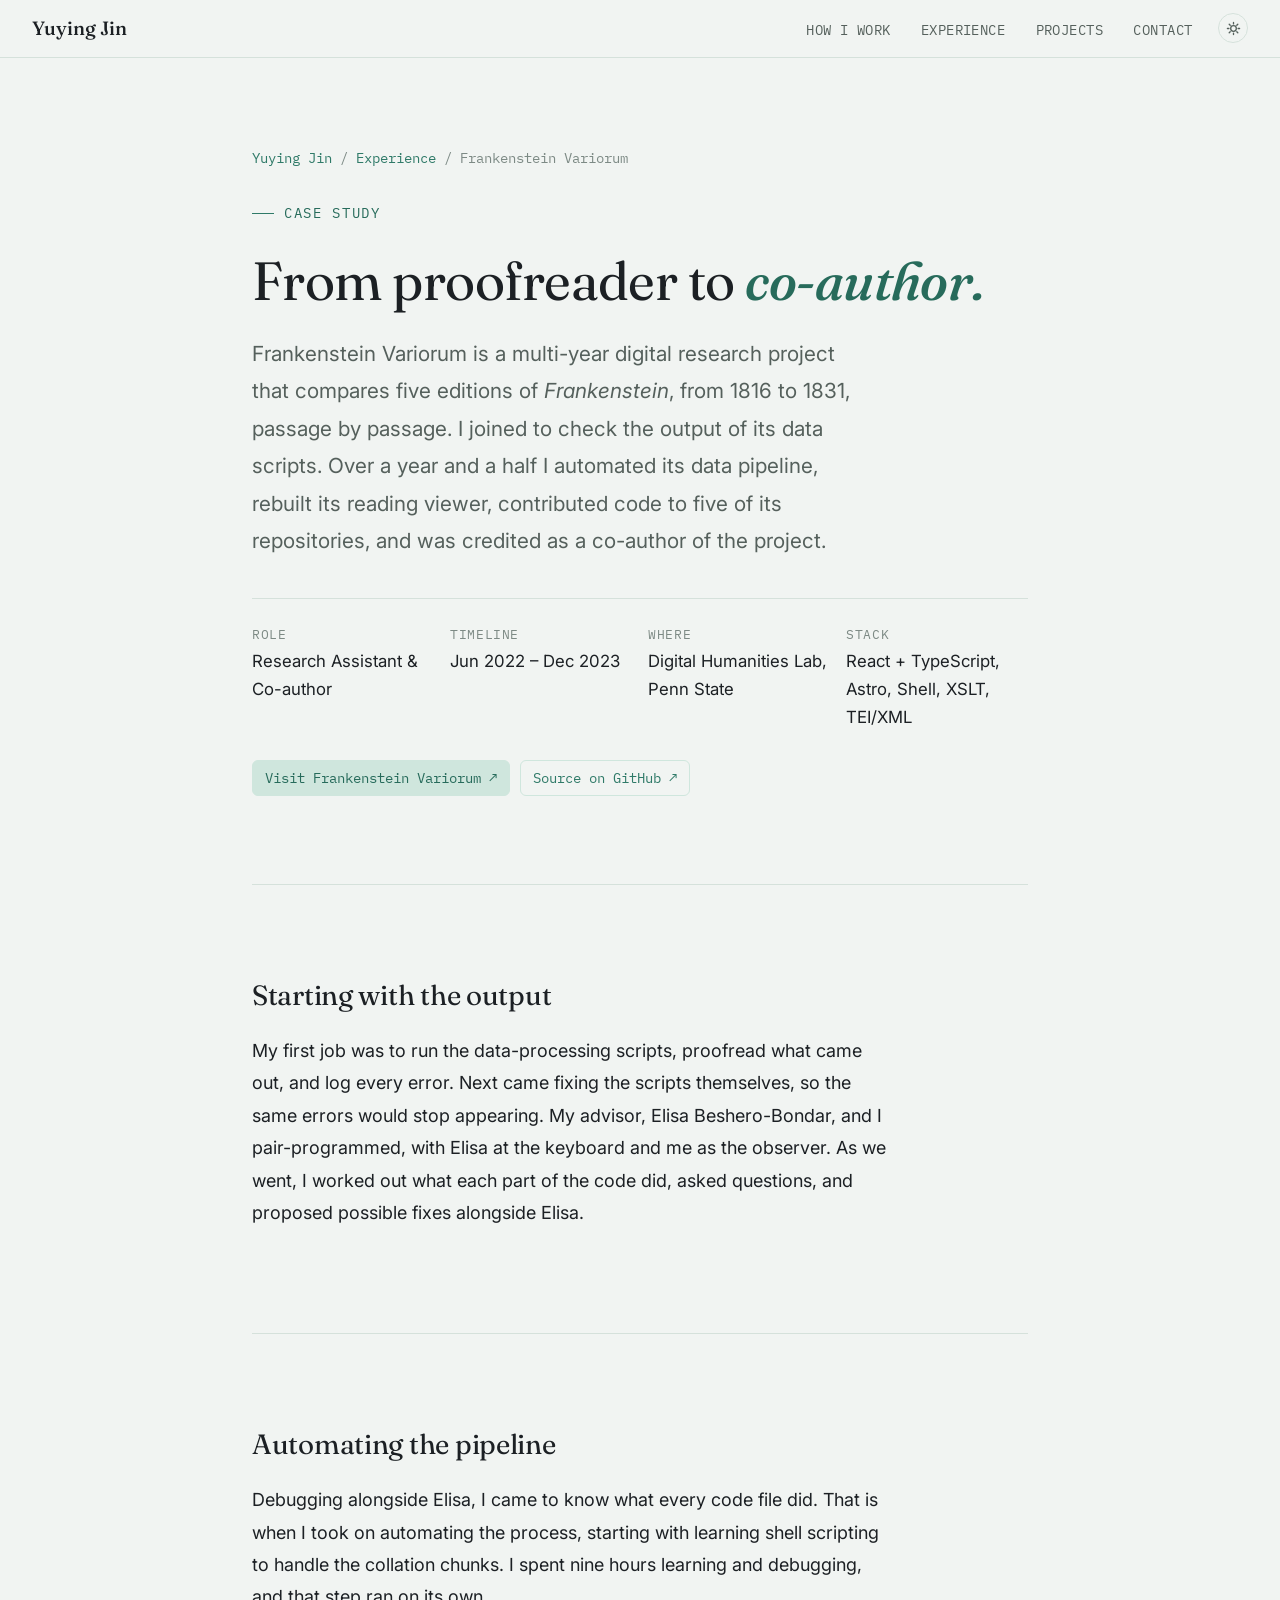
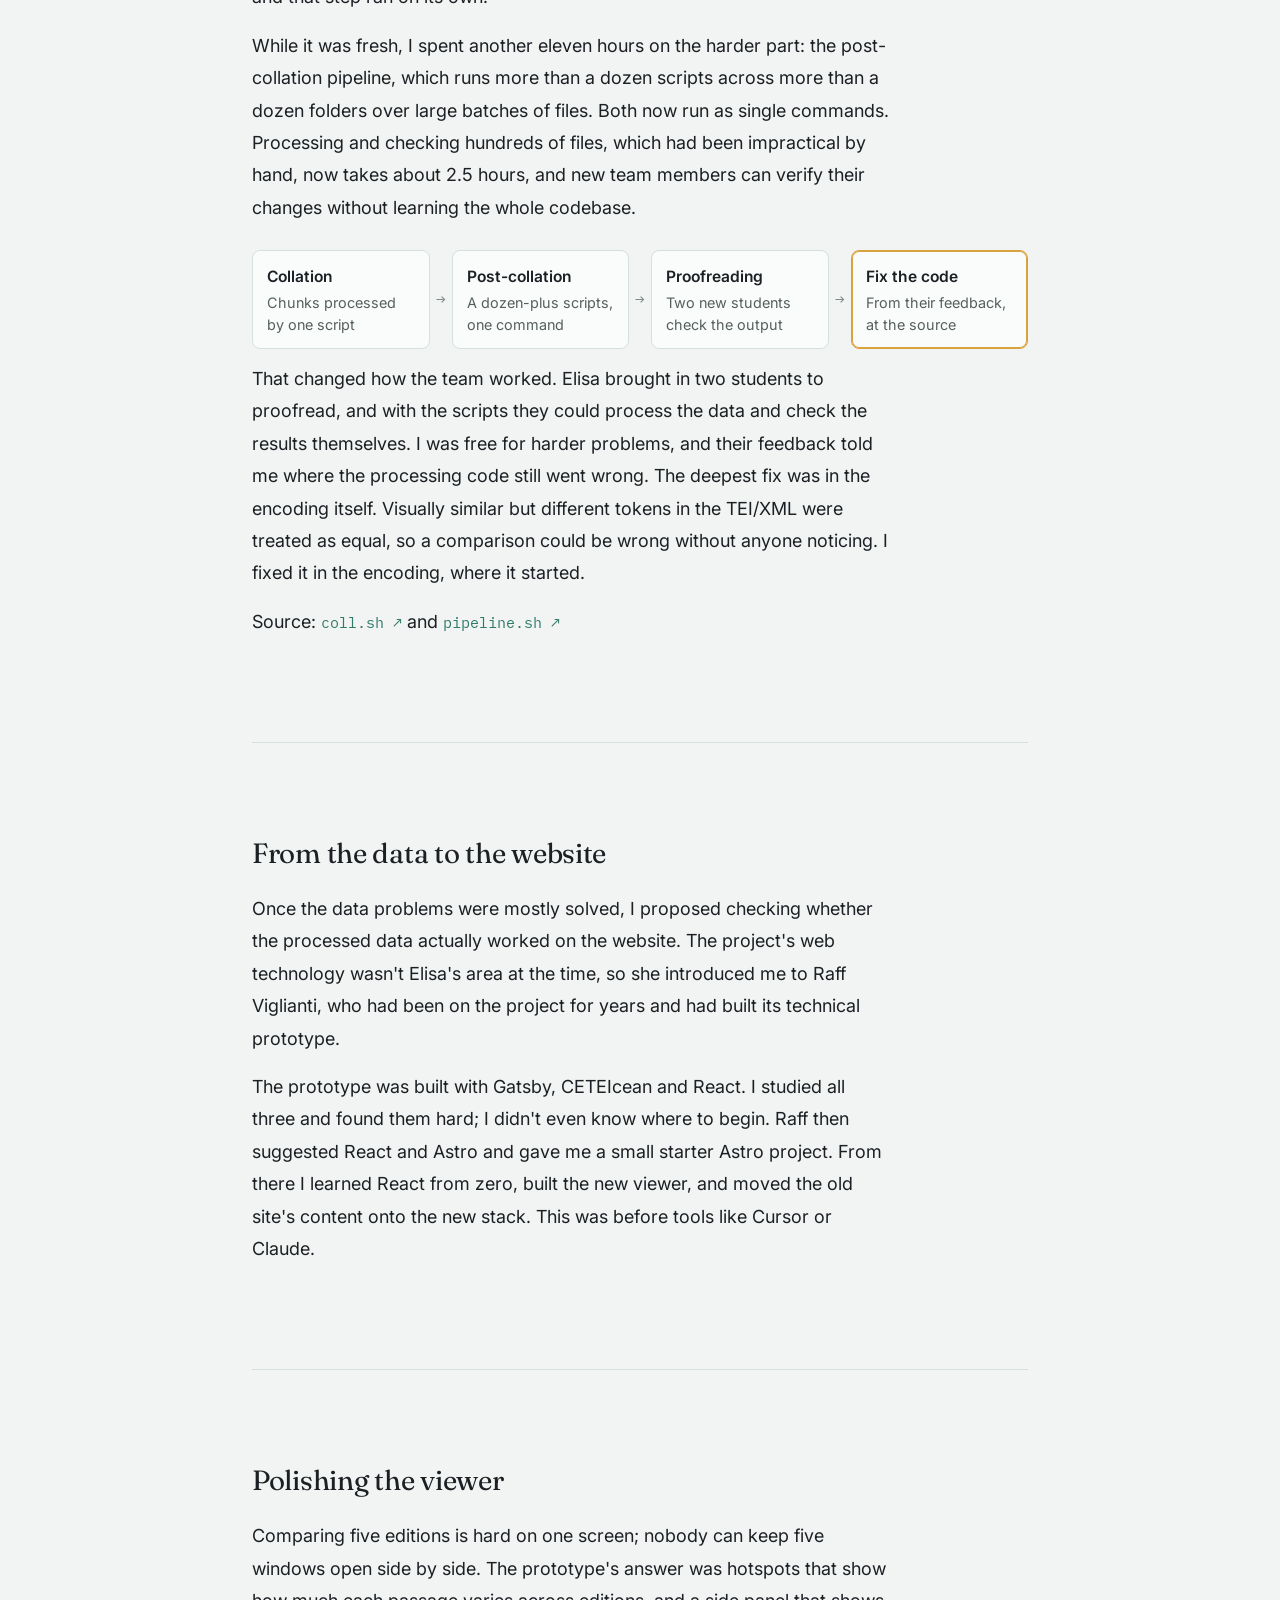
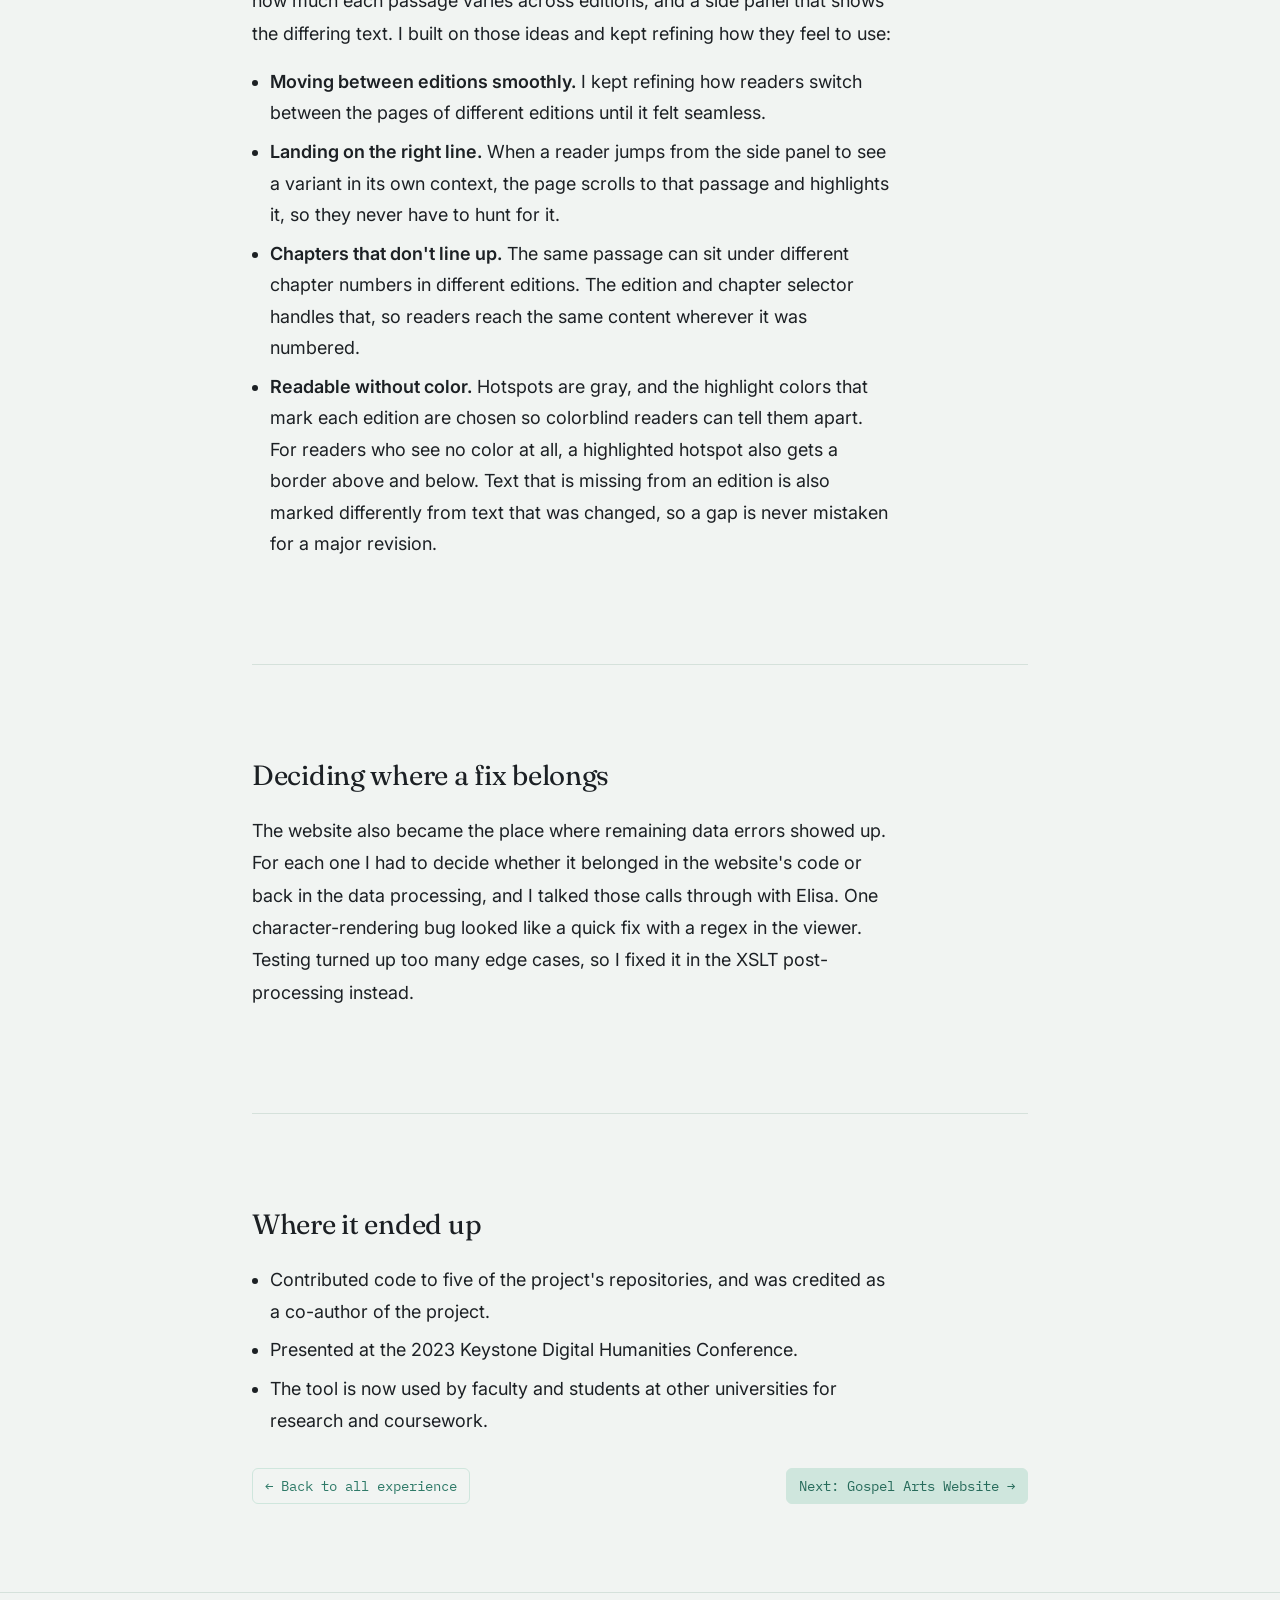
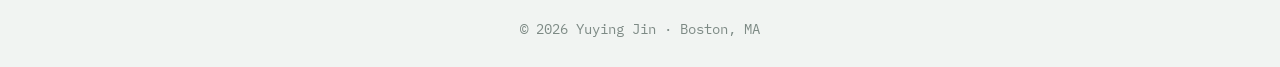
==== work/frankenstein-variorum/index.html @ 9c9b8474 "Redesign portfolio around requirements, system and workflow design - Rewrite the homepage: new posit" ====
<!DOCTYPE html>
<html lang="en">
<head>
<meta charset="UTF-8">
<meta name="viewport" content="width=device-width, initial-scale=1.0">
<title>Frankenstein Variorum Case Study · Yuying Jin</title>
<meta name="description" content="How Yuying Jin grew from proofreading text to automating the data pipeline and rebuilding the viewer of Frankenstein Variorum, a five-edition comparison tool used at other universities.">
<link rel="canonical" href="https://yuying-jin.github.io/portfolio/work/frankenstein-variorum/">
<meta name="author" content="Yuying Jin">
<meta name="theme-color" content="#f1f4f2" media="(prefers-color-scheme: light)">
<meta name="theme-color" content="#12161c" media="(prefers-color-scheme: dark)">
<link rel="icon" href="../../assets/favicon.svg" type="image/svg+xml">

<meta property="og:type" content="article">
<meta property="og:title" content="Frankenstein Variorum · Case Study">
<meta property="og:description" content="From proofreading the encoded text to automating the pipeline, rebuilding the viewer, and co-authoring the project.">
<meta property="og:url" content="https://yuying-jin.github.io/portfolio/work/frankenstein-variorum/">
<meta property="og:site_name" content="Yuying Jin">
<meta name="twitter:card" content="summary">

<script type="application/ld+json">
[
  {
    "@context": "https://schema.org",
    "@type": "Article",
    "headline": "Frankenstein Variorum: from proofreader to co-author",
    "description": "Case study: automating a TEI/XML collation pipeline and rebuilding the reading viewer of a five-edition comparison of Frankenstein.",
    "url": "https://yuying-jin.github.io/portfolio/work/frankenstein-variorum/",
    "inLanguage": "en",
    "dateModified": "2026-10-29",
    "author": { "@type": "Person", "@id": "https://yuying-jin.github.io/portfolio/#me", "name": "Yuying Jin", "url": "https://yuying-jin.github.io/portfolio/" },
    "about": ["Digital humanities", "Data pipelines", "Shell automation", "TEI/XML", "XSLT", "React", "Astro"]
  },
  {
    "@context": "https://schema.org",
    "@type": "BreadcrumbList",
    "itemListElement": [
      { "@type": "ListItem", "position": 1, "name": "Yuying Jin", "item": "https://yuying-jin.github.io/portfolio/" },
      { "@type": "ListItem", "position": 2, "name": "Frankenstein Variorum", "item": "https://yuying-jin.github.io/portfolio/work/frankenstein-variorum/" }
    ]
  }
]
</script>

<script>
  try { const t = localStorage.getItem('theme'); if (t) document.documentElement.dataset.theme = t; } catch (e) {}
</script>
<link rel="preconnect" href="https://fonts.googleapis.com">
<link rel="preconnect" href="https://fonts.gstatic.com" crossorigin>
<link href="https://fonts.googleapis.com/css2?family=Fraunces:ital,opsz,wght@0,9..144,400;0,9..144,500;1,9..144,500&family=Inter:wght@400;500;600&family=IBM+Plex+Mono:wght@400;500&display=swap" rel="stylesheet">
<link rel="stylesheet" href="../../assets/site.css">
</head>
<body>

<a id="back-to-top" href="#top" aria-label="Back to top">
  <svg width="15" height="15" viewBox="0 0 16 16" fill="none" aria-hidden="true"><path d="M8 12V4M4 7l4-4 4 4" stroke="currentColor" stroke-width="1.5" stroke-linecap="round" stroke-linejoin="round"/></svg>
</a>

<nav aria-label="Main">
  <a href="../../" class="nav-logo">Yuying Jin</a>
  <div class="nav-right">
    <ul class="nav-links">
      <li><a href="../../#how">How I work</a></li>
      <li><a href="../../#experience">Experience</a></li>
      <li><a href="../../#projects">Projects</a></li>
      <li><a href="../../#contact">Contact</a></li>
    </ul>
    <button class="theme-toggle" type="button" aria-label="Switch theme">
      <svg class="sun" width="15" height="15" viewBox="0 0 16 16" fill="none" aria-hidden="true"><circle cx="8" cy="8" r="3" stroke="currentColor" stroke-width="1.4"/><path d="M8 1.5v1.6M8 12.9v1.6M1.5 8h1.6M12.9 8h1.6M3.4 3.4l1.1 1.1M11.5 11.5l1.1 1.1M3.4 12.6l1.1-1.1M11.5 4.5l1.1-1.1" stroke="currentColor" stroke-width="1.4" stroke-linecap="round"/></svg>
      <svg class="moon" width="15" height="15" viewBox="0 0 16 16" fill="none" aria-hidden="true"><path d="M13.5 9.6A5.6 5.6 0 0 1 6.4 2.5a5.6 5.6 0 1 0 7.1 7.1Z" stroke="currentColor" stroke-width="1.4" stroke-linejoin="round"/></svg>
    </button>
  </div>
</nav>

<main class="container">

  <section id="top">
    <p class="crumbs"><a href="../../">Yuying Jin</a> / <a href="../../#experience">Experience</a> / Frankenstein Variorum</p>
    <p class="eyebrow">Case study</p>
    <h1>From proofreader to <em>co-author.</em></h1>
    <p class="cs-lede">Frankenstein Variorum is a multi-year digital research project that compares five editions of <em>Frankenstein</em>, from 1816 to 1831, passage by passage. I joined to check the output of its data scripts. Over a year and a half I automated its data pipeline, rebuilt its reading viewer, contributed code to five of its repositories, and was credited as a co-author of the project.</p>
    <dl class="cs-facts">
      <div><dt>Role</dt><dd>Research Assistant &amp; Co-author</dd></div>
      <div><dt>Timeline</dt><dd>Jun 2022 – Dec 2023</dd></div>
      <div><dt>Where</dt><dd>Digital Humanities Lab, Penn State</dd></div>
      <div><dt>Stack</dt><dd>React + TypeScript, Astro, Shell, XSLT, TEI/XML</dd></div>
    </dl>
    <div class="case-links" style="margin-top:1.8rem">
      <a href="https://frankensteinvariorum.org/" target="_blank" rel="noopener" class="case-link primary">Visit Frankenstein Variorum ↗</a>
      <a href="https://github.com/FrankensteinVariorum" target="_blank" rel="noopener" class="case-link">Source on GitHub ↗</a>
    </div>
  </section>

  <section id="proofreading">
    <div class="prose">
      <h2>Starting with the output</h2>
      <p>My first job was to run the data-processing scripts, proofread what came out, and log every error. Next came fixing the scripts themselves, so the same errors would stop appearing. My advisor, Elisa Beshero-Bondar, and I pair-programmed, with Elisa at the keyboard and me as the observer. As we went, I worked out what each part of the code did, asked questions, and proposed possible fixes alongside Elisa.</p>
    </div>
  </section>

  <section id="pipeline">
    <div class="prose">
      <h2>Automating the pipeline</h2>
      <p>Debugging alongside Elisa, I came to know what every code file did. That is when I took on automating the process, starting with learning shell scripting to handle the collation chunks. I spent nine hours learning and debugging, and that step ran on its own.</p>
      <p>While it was fresh, I spent another eleven hours on the harder part: the post-collation pipeline, which runs more than a dozen scripts across more than a dozen folders over large batches of files. Both now run as single commands. Processing and checking hundreds of files, which had been impractical by hand, now takes about 2.5 hours, and new team members can verify their changes without learning the whole codebase.</p>
    </div>
    <div class="flow" role="list" aria-label="Data pipeline feedback loop">
      <div class="flow-step" role="listitem"><b>Collation</b><span>Chunks processed by one script</span></div>
      <div class="flow-arrow" aria-hidden="true">→</div>
      <div class="flow-step" role="listitem"><b>Post-collation</b><span>A dozen-plus scripts, one command</span></div>
      <div class="flow-arrow" aria-hidden="true">→</div>
      <div class="flow-step" role="listitem"><b>Proofreading</b><span>Two new students check the output</span></div>
      <div class="flow-arrow" aria-hidden="true">→</div>
      <div class="flow-step hub" role="listitem"><b>Fix the code</b><span>From their feedback, at the source</span></div>
    </div>
    <div class="prose">
      <p>That changed how the team worked. Elisa brought in two students to proofread, and with the scripts they could process the data and check the results themselves. I was free for harder problems, and their feedback told me where the processing code still went wrong. The deepest fix was in the encoding itself. Visually similar but different tokens in the TEI/XML were treated as equal, so a comparison could be wrong without anyone noticing. I fixed it in the encoding, where it started.</p>
      <p>Source: <a class="proj-link" style="margin:0" href="https://github.com/FrankensteinVariorum/collationWorkspace/blob/main/coll.sh" target="_blank" rel="noopener">coll.sh ↗</a> and <a class="proj-link" style="margin:0" href="https://github.com/FrankensteinVariorum/fv-postCollation/blob/master/postColl-workspace/pipeline.sh" target="_blank" rel="noopener">pipeline.sh ↗</a></p>
    </div>
  </section>

  <section id="website">
    <div class="prose">
      <h2>From the data to the website</h2>
      <p>Once the data problems were mostly solved, I proposed checking whether the processed data actually worked on the website. The project's web technology wasn't Elisa's area at the time, so she introduced me to Raff Viglianti, who had been on the project for years and had built its technical prototype.</p>
      <p>The prototype was built with Gatsby, CETEIcean and React. I studied all three and found them hard; I didn't even know where to begin. Raff then suggested React and Astro and gave me a small starter Astro project. From there I learned React from zero, built the new viewer, and moved the old site's content onto the new stack. This was before tools like Cursor or Claude.</p>
    </div>
  </section>

  <section id="viewer">
    <div class="prose">
      <h2>Polishing the viewer</h2>
      <p>Comparing five editions is hard on one screen; nobody can keep five windows open side by side. The prototype's answer was hotspots that show how much each passage varies across editions, and a side panel that shows the differing text. I built on those ideas and kept refining how they feel to use:</p>
      <ul>
        <li><strong>Moving between editions smoothly.</strong> I kept refining how readers switch between the pages of different editions until it felt seamless.</li>
        <li><strong>Landing on the right line.</strong> When a reader jumps from the side panel to see a variant in its own context, the page scrolls to that passage and highlights it, so they never have to hunt for it.</li>
        <li><strong>Chapters that don't line up.</strong> The same passage can sit under different chapter numbers in different editions. The edition and chapter selector handles that, so readers reach the same content wherever it was numbered.</li>
        <li><strong>Readable without color.</strong> Hotspots are gray, and the highlight colors that mark each edition are chosen so colorblind readers can tell them apart. For readers who see no color at all, a highlighted hotspot also gets a border above and below. Text that is missing from an edition is also marked differently from text that was changed, so a gap is never mistaken for a major revision.</li>
      </ul>
    </div>
  </section>

  <section id="where-to-fix">
    <div class="prose">
      <h2>Deciding where a fix belongs</h2>
      <p>The website also became the place where remaining data errors showed up. For each one I had to decide whether it belonged in the website's code or back in the data processing, and I talked those calls through with Elisa. One character-rendering bug looked like a quick fix with a regex in the viewer. Testing turned up too many edge cases, so I fixed it in the XSLT post-processing instead.</p>
    </div>
  </section>

  <section id="outcome">
    <div class="prose">
      <h2>Where it ended up</h2>
      <ul>
        <li>Contributed code to five of the project's repositories, and was credited as a co-author of the project.</li>
        <li>Presented at the 2023 Keystone Digital Humanities Conference.</li>
        <li>The tool is now used by faculty and students at other universities for research and coursework.</li>
      </ul>
    </div>
    <div class="cs-next" style="margin-top:2rem">
      <a href="../../#experience" class="case-link">← Back to all experience</a>
      <a href="../gospel-arts/" class="case-link primary">Next: Gospel Arts Website →</a>
    </div>
  </section>

</main>


<footer>© 2026 Yuying Jin · Boston, MA</footer>

<script src="../../assets/site.js" defer></script>
</body>
</html>
---- assets/site.css ----
/* Light: celadon on a cool off-white, one gamboge node. Dark: night blue, gamboge accent. */
:root {
  --paper: #f1f4f2;
  --paper-raised: #fafcfb;
  --ink: #1c2024;
  --ink-muted: #55605c;
  --ink-faint: #7d8a85;
  --line: #d5e1db;
  --accent: #2f7a68;
  --accent-deep: #276b5b;
  --accent-soft: #cfe6dd;
  --gamboge: #d9a23a;
  --on-gamboge: #1c2024;
  --nav-bg: rgba(241,244,242,0.88);
  --shadow: rgba(28,32,36,0.07);
  --radius: 10px;
}
@media (prefers-color-scheme: dark) {
  :root:not([data-theme="light"]) {
    --paper: #12161c; --paper-raised: #191f27; --ink: #e8e9ec; --ink-muted: #a3a9b3; --ink-faint: #7a828e;
    --line: #28303b; --accent: #e6ae45; --accent-deep: #f0c46e; --accent-soft: #36301c;
    --gamboge: #e3a93f; --on-gamboge: #12161c; --nav-bg: rgba(18,22,28,0.88); --shadow: rgba(0,0,0,0.3);
    color-scheme: dark;
  }
}
:root[data-theme="dark"] {
  --paper: #12161c; --paper-raised: #191f27; --ink: #e8e9ec; --ink-muted: #a3a9b3; --ink-faint: #7a828e;
  --line: #28303b; --accent: #e6ae45; --accent-deep: #f0c46e; --accent-soft: #36301c;
  --gamboge: #e3a93f; --on-gamboge: #12161c; --nav-bg: rgba(18,22,28,0.88); --shadow: rgba(0,0,0,0.3);
  color-scheme: dark;
}

* { margin:0; padding:0; box-sizing:border-box; }
html { scroll-behavior:smooth; }
body {
  background:var(--paper); color:var(--ink);
  font-family:'Inter',system-ui,sans-serif; font-size:19.2px; line-height:1.65;
  -webkit-font-smoothing:antialiased;
}
h1,h2,h3 { font-family:'Fraunces',Georgia,serif; letter-spacing:-0.01em; text-wrap:balance; }
.mono { font-family:'IBM Plex Mono',ui-monospace,monospace; }
::selection { background:var(--accent-soft); color:var(--accent-deep); }
a { color:inherit; }
a:focus-visible, button:focus-visible { outline:2px solid var(--accent); outline-offset:3px; border-radius:4px; }

nav {
  position:sticky; top:0; z-index:100;
  background:var(--nav-bg); backdrop-filter:blur(10px);
  border-bottom:1px solid var(--line);
  padding:0 2rem; height:58px;
  display:flex; align-items:center; justify-content:space-between; gap:1rem;
}
.nav-logo { font-family:'Fraunces',Georgia,serif; font-weight:500; font-size:19.2px; text-decoration:none; }
.nav-right { display:flex; align-items:center; gap:1.6rem; }
.nav-links { display:flex; gap:1.9rem; list-style:none; }
.nav-links a {
  font-family:'IBM Plex Mono',ui-monospace,monospace; font-size:14.4px; letter-spacing:0.03em;
  text-decoration:none; color:var(--ink-muted); transition:color .15s;
  text-transform:uppercase;
}
.nav-links a:hover, .nav-links a.active { color:var(--accent-deep); }
.theme-toggle {
  background:none; border:1px solid var(--line); border-radius:50%; width:30px; height:30px;
  display:flex; align-items:center; justify-content:center; color:var(--ink-muted); cursor:pointer;
  transition:border-color .15s, color .15s;
}
.theme-toggle:hover { border-color:var(--accent); color:var(--accent-deep); }
.theme-toggle .moon { display:none; }
:root[data-theme="dark"] .theme-toggle .sun { display:none; }
:root[data-theme="dark"] .theme-toggle .moon { display:block; }

.container { max-width:840px; margin:0 auto; padding:0 2rem; }
section { padding:5.5rem 0; }
section + section { border-top:1px solid var(--line); }

.eyebrow {
  font-family:'IBM Plex Mono',ui-monospace,monospace; font-size:13.8px; letter-spacing:0.12em;
  text-transform:uppercase; color:var(--accent-deep);
  display:flex; align-items:center; gap:10px; margin-bottom:1.6rem;
}
.eyebrow::before { content:''; width:22px; height:1px; background:var(--accent); }
h2.eyebrow { font-weight:400; }

/* ---------- HERO ---------- */
#hero { padding:5.5rem 0 4rem; overflow:hidden; }
.hero-grid { display:grid; grid-template-columns:1.15fr 1fr; gap:2.5rem; align-items:center; }
h1 { font-size:clamp(2.4rem,5.04vw,3.36rem); font-weight:400; line-height:1.16; margin-bottom:1.4rem; }
h1 em { font-style:italic; color:var(--accent-deep); font-weight:500; }
#hero h1 { font-size:clamp(2rem,4.2vw,2.8rem); }
.hero-desc { color:var(--ink-muted); font-size:1.02rem; line-height:1.8; margin-bottom:1.9rem; max-width:480px; }
.hero-actions { display:flex; gap:10px; flex-wrap:wrap; }
.btn {
  display:inline-flex; align-items:center; gap:6px; padding:9px 18px;
  border-radius:var(--radius); font-size:16.2px; font-weight:500;
  text-decoration:none; transition:transform .12s,background .12s,border-color .12s;
}
.btn:hover { transform:translateY(-1px); }
.btn-dark { background:var(--ink); color:var(--paper); }
.btn-dark:hover { background:var(--accent-deep); }
.btn-outline { background:var(--paper-raised); color:var(--ink-muted); border:1px solid var(--line); }
.btn-outline:hover { border-color:var(--accent); color:var(--accent-deep); }

.node-diagram { position:relative; }
.node-diagram svg { width:100%; height:auto; overflow:visible; }
.node-diagram .path {
  fill:none; stroke:var(--ink-faint); stroke-width:1.2;
  stroke-dasharray:220; stroke-dashoffset:220;
  animation:draw 1.4s ease forwards;
}
.node-diagram .path.p2 { animation-delay:.15s; }
.node-diagram .path.p3 { animation-delay:.3s; }
.node-diagram .path.p4 { animation-delay:.45s; }
@keyframes draw { to { stroke-dashoffset:0; } }
.node-diagram circle.leaf { fill:var(--paper-raised); stroke:var(--ink-faint); stroke-width:1.2; }
.node-diagram circle.core { fill:var(--gamboge); }
.node-diagram text { font-family:'IBM Plex Mono',ui-monospace,monospace; font-size:10px; fill:var(--ink-muted); }
.node-diagram text.core-label { fill:var(--on-gamboge); font-size:9.5px; }
@media (prefers-reduced-motion:reduce) {
  html { scroll-behavior:auto; }
  .node-diagram .path { animation:none; stroke-dashoffset:0; }
}

.hero-tags { display:flex; flex-wrap:wrap; gap:8px; margin-top:2.4rem; list-style:none; }
.htag {
  font-family:'IBM Plex Mono',ui-monospace,monospace; font-size:13.8px; padding:4px 11px;
  border-radius:100px; border:1px solid var(--line); background:var(--paper-raised); color:var(--ink-muted);
}

/* ---------- HOW I WORK ---------- */
.how-grid { display:grid; grid-template-columns:repeat(2,minmax(0,1fr)); gap:1.8rem 2.5rem; }
.how-block:last-child:nth-child(odd) { grid-column:1 / -1; }
.how-block { border-left:2px solid var(--accent-soft); padding-left:1.1rem; }
.how-block h3 { font-size:18px; font-weight:500; margin-bottom:.4rem; font-family:'Inter',system-ui,sans-serif; letter-spacing:0; }
.how-block p { font-size:16.2px; color:var(--ink-muted); margin-bottom:.6rem; line-height:1.6; }
.how-block .seen-in { font-family:'IBM Plex Mono',ui-monospace,monospace; font-size:13.8px; color:var(--ink-faint); }
.how-block .seen-in a { color:var(--accent); text-decoration:none; }
.how-block .seen-in a:hover { text-decoration:underline; }

/* ---------- EXPERIENCE ---------- */
.case { margin-bottom:3.5rem; }
.case:last-child { margin-bottom:0; }
.case-head { display:flex; justify-content:space-between; align-items:baseline; flex-wrap:wrap; gap:.5rem; margin-bottom:.3rem; }
.case-head h3 { font-size:22.8px; font-weight:500; }
.case-date { font-family:'IBM Plex Mono',ui-monospace,monospace; font-size:13.8px; color:var(--ink-faint); white-space:nowrap; }
.case-org { font-size:15.6px; color:var(--ink-muted); margin-bottom:.6rem; }
.case-badges { display:flex; flex-wrap:wrap; gap:6px 0; margin-bottom:1.3rem; font-family:'IBM Plex Mono',ui-monospace,monospace; font-size:15px; color:var(--accent-deep); list-style:none; }
.case-badges li:not(:last-child)::after { content:'·'; margin:0 8px; color:var(--ink-faint); }
.case-rows { display:flex; flex-direction:column; gap:1rem; }
.case-row { display:grid; grid-template-columns:150px minmax(0,1fr); gap:1rem; }
.case-row .k { font-family:'IBM Plex Mono',ui-monospace,monospace; font-size:13.2px; letter-spacing:.04em; text-transform:uppercase; color:var(--accent-deep); padding-top:3px; }
.case-row .v { font-size:17.4px; line-height:1.7; }
.case-row .v ul { padding-left:1.1rem; display:flex; flex-direction:column; gap:.5rem; }
.case ul.plain { padding-left:1.15rem; display:flex; flex-direction:column; gap:.6rem; }
.case ul.plain li { font-size:17.4px; line-height:1.7; }
.case li strong, .case-row strong { font-weight:600; }
.case-tools { display:flex; flex-wrap:wrap; gap:6px; margin-top:1.2rem; list-style:none; }
.pill { font-family:'IBM Plex Mono',ui-monospace,monospace; font-size:13.8px; padding:3px 9px; border-radius:5px; background:var(--paper-raised); border:1px solid var(--line); color:var(--ink-muted); }
.case-links { display:flex; flex-wrap:wrap; gap:10px; margin-top:1.1rem; }
.case-link {
  font-family:'IBM Plex Mono',ui-monospace,monospace; font-size:14.4px; text-decoration:none; color:var(--accent);
  border:1px solid var(--accent-soft); padding:5px 12px; border-radius:6px; transition:background .12s;
}
.case-link:hover { background:var(--accent-soft); color:var(--accent-deep); }
.case-link.primary { background:var(--accent-soft); color:var(--accent-deep); }
code.inline { font-family:'IBM Plex Mono',ui-monospace,monospace; font-size:.88em; background:var(--paper-raised); border:1px solid var(--line); border-radius:4px; padding:0 4px; }

/* ---------- PROJECTS ---------- */
.proj-list { display:flex; flex-direction:column; gap:1.4rem; }
.proj-card {
  background:var(--paper-raised); border:1px solid var(--line); border-radius:14px;
  padding:1.9rem 2rem; transition:border-color .15s,transform .15s;
}
.proj-card:hover { border-color:var(--accent); transform:translateY(-2px); }
.proj-num { font-family:'IBM Plex Mono',ui-monospace,monospace; font-size:13.2px; color:var(--accent); margin-bottom:.6rem; }
.proj-head { display:flex; justify-content:space-between; align-items:baseline; flex-wrap:wrap; gap:.5rem; margin-bottom:1rem; }
.proj-head h3 { margin-bottom:0 !important; }
.proj-card h3 { font-size:21.6px; font-weight:500; margin-bottom:1rem; }
.proj-card p { font-size:17.16px; color:var(--ink-muted); line-height:1.7; }
.proj-card p + p { margin-top:.7rem; }
.proj-label { font-family:'IBM Plex Mono',ui-monospace,monospace; font-size:12.6px; letter-spacing:.04em; text-transform:uppercase; color:var(--accent-deep); margin-bottom:.15rem; display:block; }
.proj-card p strong { color:var(--ink); font-weight:600; }
.proj-tags { display:flex; flex-wrap:wrap; gap:6px; margin-top:1.2rem; list-style:none; }
.proj-tag { font-family:'IBM Plex Mono',ui-monospace,monospace; font-size:13.2px; padding:3px 8px; border-radius:5px; background:var(--paper); color:var(--ink-muted); }
.proj-link { display:inline-block; margin-top:1rem; font-size:15px; color:var(--accent); text-decoration:none; font-family:'IBM Plex Mono',ui-monospace,monospace; }
.proj-link:hover { text-decoration:underline; }

/* ---------- SKILLS ---------- */
.skill-rows { display:flex; flex-direction:column; }
.skill-row { display:grid; grid-template-columns:200px minmax(0,1fr); gap:1rem; padding:.9rem 0; border-bottom:1px solid var(--line); align-items:baseline; }
.skill-row:last-child { border-bottom:none; }
.skill-row h3 { font-family:'Inter',system-ui,sans-serif; font-size:16.8px; font-weight:500; letter-spacing:0; }
.skill-row p { font-size:16.2px; color:var(--ink-muted); }

/* ---------- EDUCATION ---------- */
.edu-list { display:flex; flex-direction:column; gap:1.6rem; }
.edu-item { display:grid; grid-template-columns:110px 1fr; gap:1.2rem; }
.edu-date { font-family:'IBM Plex Mono',ui-monospace,monospace; font-size:14.4px; color:var(--ink-faint); padding-top:2px; }
.edu-item h3 { font-size:19.2px; font-weight:500; margin-bottom:.2rem; }
.edu-item p { font-size:16.2px; color:var(--ink-muted); }

/* ---------- CONTACT ---------- */
#contact { text-align:center; padding:5.5rem 0 4.5rem; }
#contact h2.title { font-size:2.1rem; font-weight:400; margin-bottom:.7rem; }
#contact p.sub { color:var(--ink-muted); margin-bottom:2rem; max-width:460px; margin-left:auto; margin-right:auto; }
.contact-links { display:flex; gap:12px; justify-content:center; flex-wrap:wrap; }

footer { border-top:1px solid var(--line); padding:1.6rem 2rem; text-align:center; font-family:'IBM Plex Mono',ui-monospace,monospace; font-size:13.8px; color:var(--ink-faint); }

#back-to-top {
  position:fixed; bottom:2rem; right:2rem; z-index:200; width:38px; height:38px; border-radius:50%;
  background:var(--paper-raised); border:1px solid var(--line); display:flex; align-items:center; justify-content:center;
  cursor:pointer; text-decoration:none; color:var(--ink-muted); opacity:0; pointer-events:none;
  transition:opacity .25s, transform .2s, border-color .15s; box-shadow:0 2px 12px var(--shadow);
}
#back-to-top.visible { opacity:1; pointer-events:auto; }
#back-to-top:hover { border-color:var(--accent); color:var(--accent-deep); transform:translateY(-2px); }

/* ---------- CASE STUDY PAGE ---------- */
.crumbs { font-family:'IBM Plex Mono',ui-monospace,monospace; font-size:14.4px; color:var(--ink-faint); margin-bottom:2rem; }
.crumbs a { color:var(--accent); text-decoration:none; }
.crumbs a:hover { text-decoration:underline; }
.cs-lede { font-size:1.3rem; color:var(--ink-muted); line-height:1.8; max-width:620px; }
.cs-facts { display:grid; grid-template-columns:repeat(4,minmax(0,1fr)); gap:1rem; margin-top:2.4rem; padding-top:1.6rem; border-top:1px solid var(--line); }
.cs-facts dt { font-family:'IBM Plex Mono',ui-monospace,monospace; font-size:12.6px; letter-spacing:.05em; text-transform:uppercase; color:var(--ink-faint); margin-bottom:.2rem; }
.cs-facts dd { font-size:16.8px; }
.prose { max-width:640px; }
.prose h2 { font-size:1.74rem; font-weight:400; margin-bottom:1rem; }
.prose h3 { font-size:1.26rem; font-weight:500; margin:1.8rem 0 .5rem; }
.prose p { font-size:18px; line-height:1.8; margin-bottom:1rem; }
.prose ul { padding-left:1.15rem; margin-bottom:1rem; display:flex; flex-direction:column; gap:.45rem; }
.prose li { font-size:18px; line-height:1.75; }
.prose strong { font-weight:600; }
.compare { display:grid; grid-template-columns:repeat(2,minmax(0,1fr)); gap:1rem; margin:1.4rem 0 .4rem; }
.compare div { background:var(--paper-raised); border:1px solid var(--line); border-radius:var(--radius); padding:1.1rem 1.2rem; }
.compare .k { font-family:'IBM Plex Mono',ui-monospace,monospace; font-size:12.6px; letter-spacing:.05em; text-transform:uppercase; color:var(--accent-deep); margin-bottom:.4rem; }
.compare p { font-size:16.8px; line-height:1.65; margin:0; }
.flow { display:flex; align-items:stretch; gap:0; margin:1.6rem 0 .6rem; overflow-x:auto; padding-bottom:4px; }
.flow-step { flex:1 1 0; min-width:120px; background:var(--paper-raised); border:1px solid var(--line); border-radius:8px; padding:.8rem .9rem; }
.flow-step.hub { border-color:var(--gamboge); box-shadow:inset 0 0 0 1px var(--gamboge); }
.flow-step b { display:block; font-size:15.6px; font-weight:600; margin-bottom:.2rem; }
.flow-step span { display:block; font-size:14.4px; color:var(--ink-muted); line-height:1.5; }
.flow-arrow { flex:0 0 22px; display:flex; align-items:center; justify-content:center; color:var(--ink-faint); font-family:'IBM Plex Mono',ui-monospace,monospace; font-size:15.6px; }
.flow-caption { font-size:15px; color:var(--ink-faint); margin-bottom:1.2rem; }
table.left-alone { width:100%; border-collapse:collapse; font-size:16.2px; margin:1rem 0 1.2rem; }
table.left-alone th, table.left-alone td { text-align:left; padding:.55rem .6rem; border-bottom:1px solid var(--line); vertical-align:top; }
table.left-alone th { font-family:'IBM Plex Mono',ui-monospace,monospace; font-size:12.6px; letter-spacing:.05em; text-transform:uppercase; color:var(--ink-faint); font-weight:400; }
table.left-alone td:first-child { font-family:'IBM Plex Mono',ui-monospace,monospace; font-size:15px; white-space:nowrap; }
.table-wrap { overflow-x:auto; }
.cs-next { display:flex; justify-content:space-between; flex-wrap:wrap; gap:1rem; }
.wf-head { display:flex; align-items:baseline; justify-content:space-between; flex-wrap:wrap; gap:.5rem; margin-bottom:1rem; }
.wf-head h2 { margin-bottom:0; }
.status { display:inline-flex; align-items:center; gap:6px; font-family:'IBM Plex Mono',ui-monospace,monospace; font-size:12px; letter-spacing:.04em; text-transform:uppercase; color:var(--ink-muted); white-space:nowrap; }
.status::before { content:''; width:7px; height:7px; border-radius:50%; background:var(--ink-faint); }
.status.built::before { background:var(--accent); }
.status.rolling::before { background:var(--gamboge); }
.compare .status { margin-top:.8rem; }
.status-key { display:flex; flex-wrap:wrap; gap:.6rem 1.2rem; font-size:15.6px; color:var(--ink-muted); margin-top:1rem; align-items:center; }

@media (max-width:720px) {
  nav { padding:0 1.25rem; }
  .container { padding:0 max(16px, env(safe-area-inset-left, 0px)); }
  .hero-grid { grid-template-columns:1fr; }
  .node-diagram { order:-1; max-width:260px; margin:0 auto 1rem; }
  .how-grid { grid-template-columns:1fr; }
  .case-row { grid-template-columns:1fr; gap:.3rem; }
  .skill-row { grid-template-columns:1fr; gap:.2rem; }
  nav .nav-links { display:none; }
  .edu-item { grid-template-columns:1fr; gap:.2rem; }
  .proj-card { padding:1.5rem 1.3rem; }
  .cs-facts { grid-template-columns:repeat(2,minmax(0,1fr)); }
  .compare { grid-template-columns:1fr; }
  .flow { flex-direction:column; overflow:visible; }
  .flow-step { min-width:0; }
  .flow-arrow { flex-basis:22px; transform:rotate(90deg); }
  #back-to-top { bottom:1.25rem; right:1.25rem; }
}
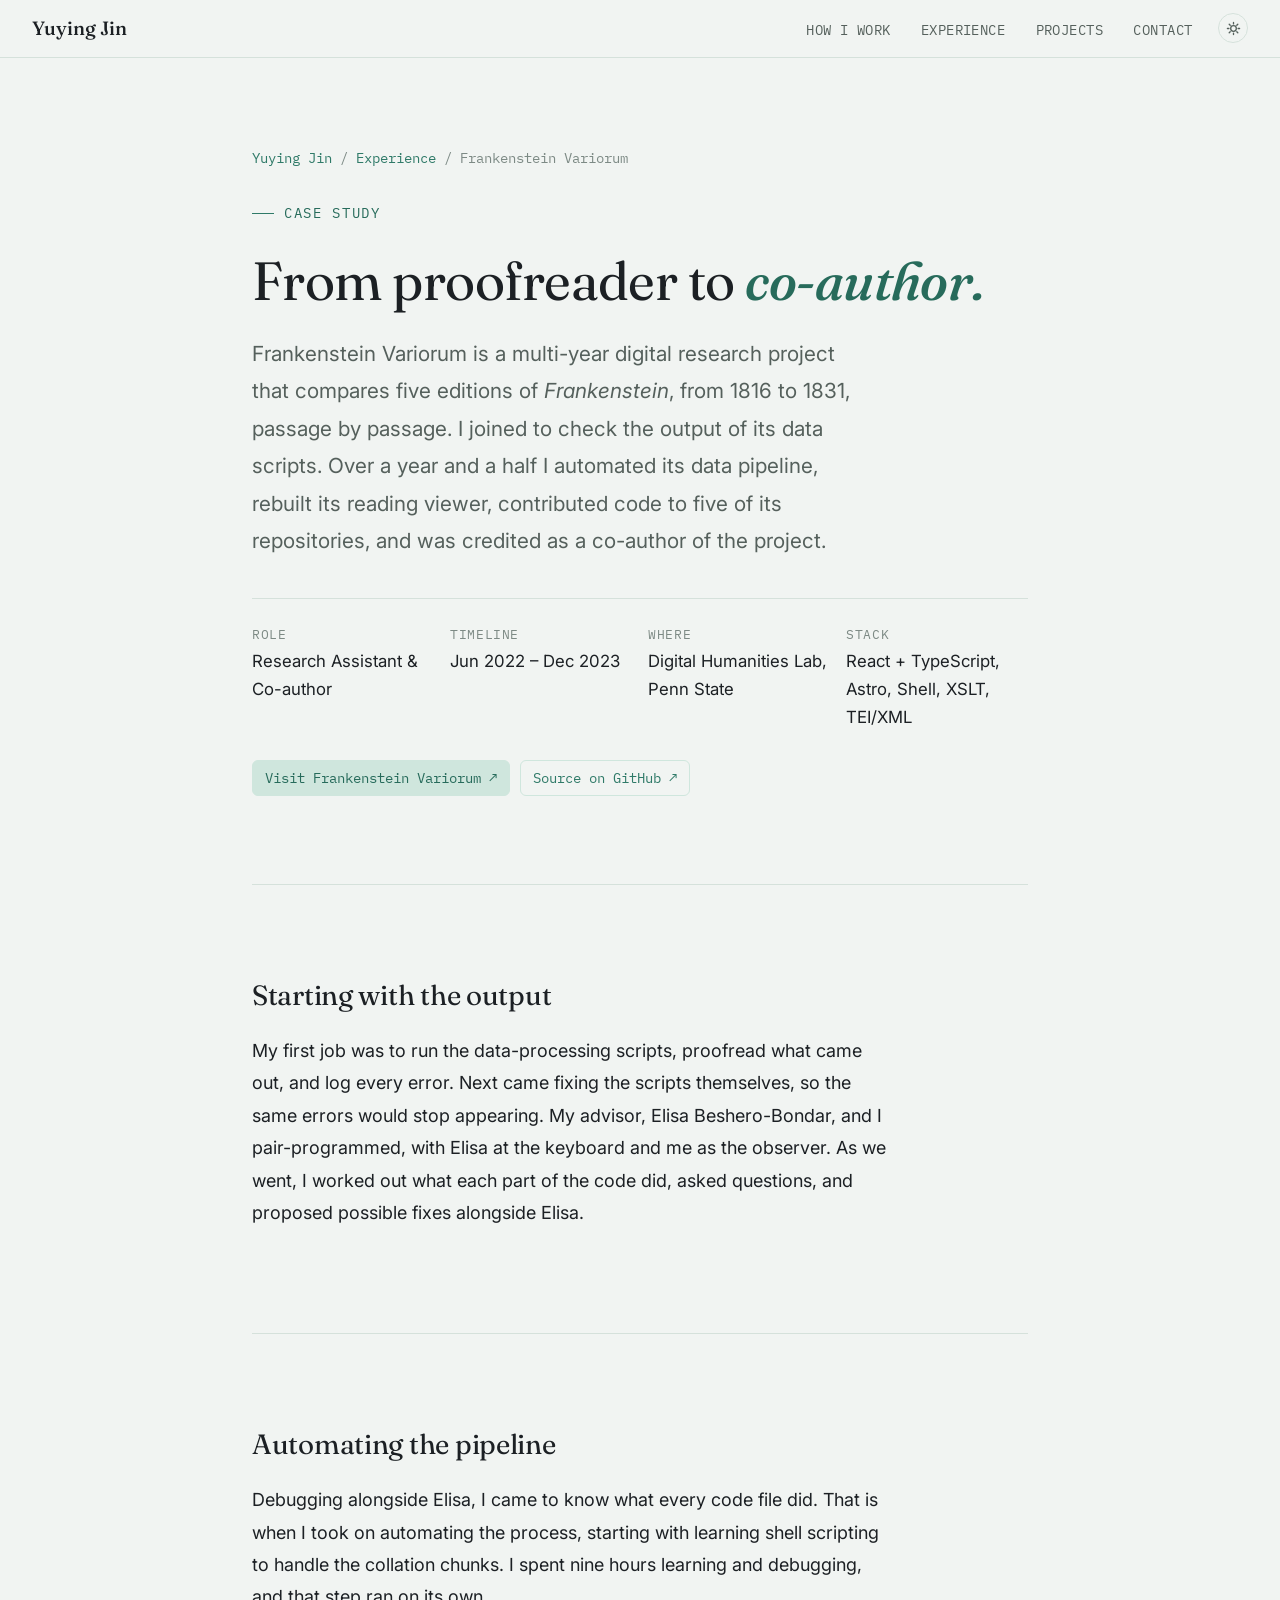
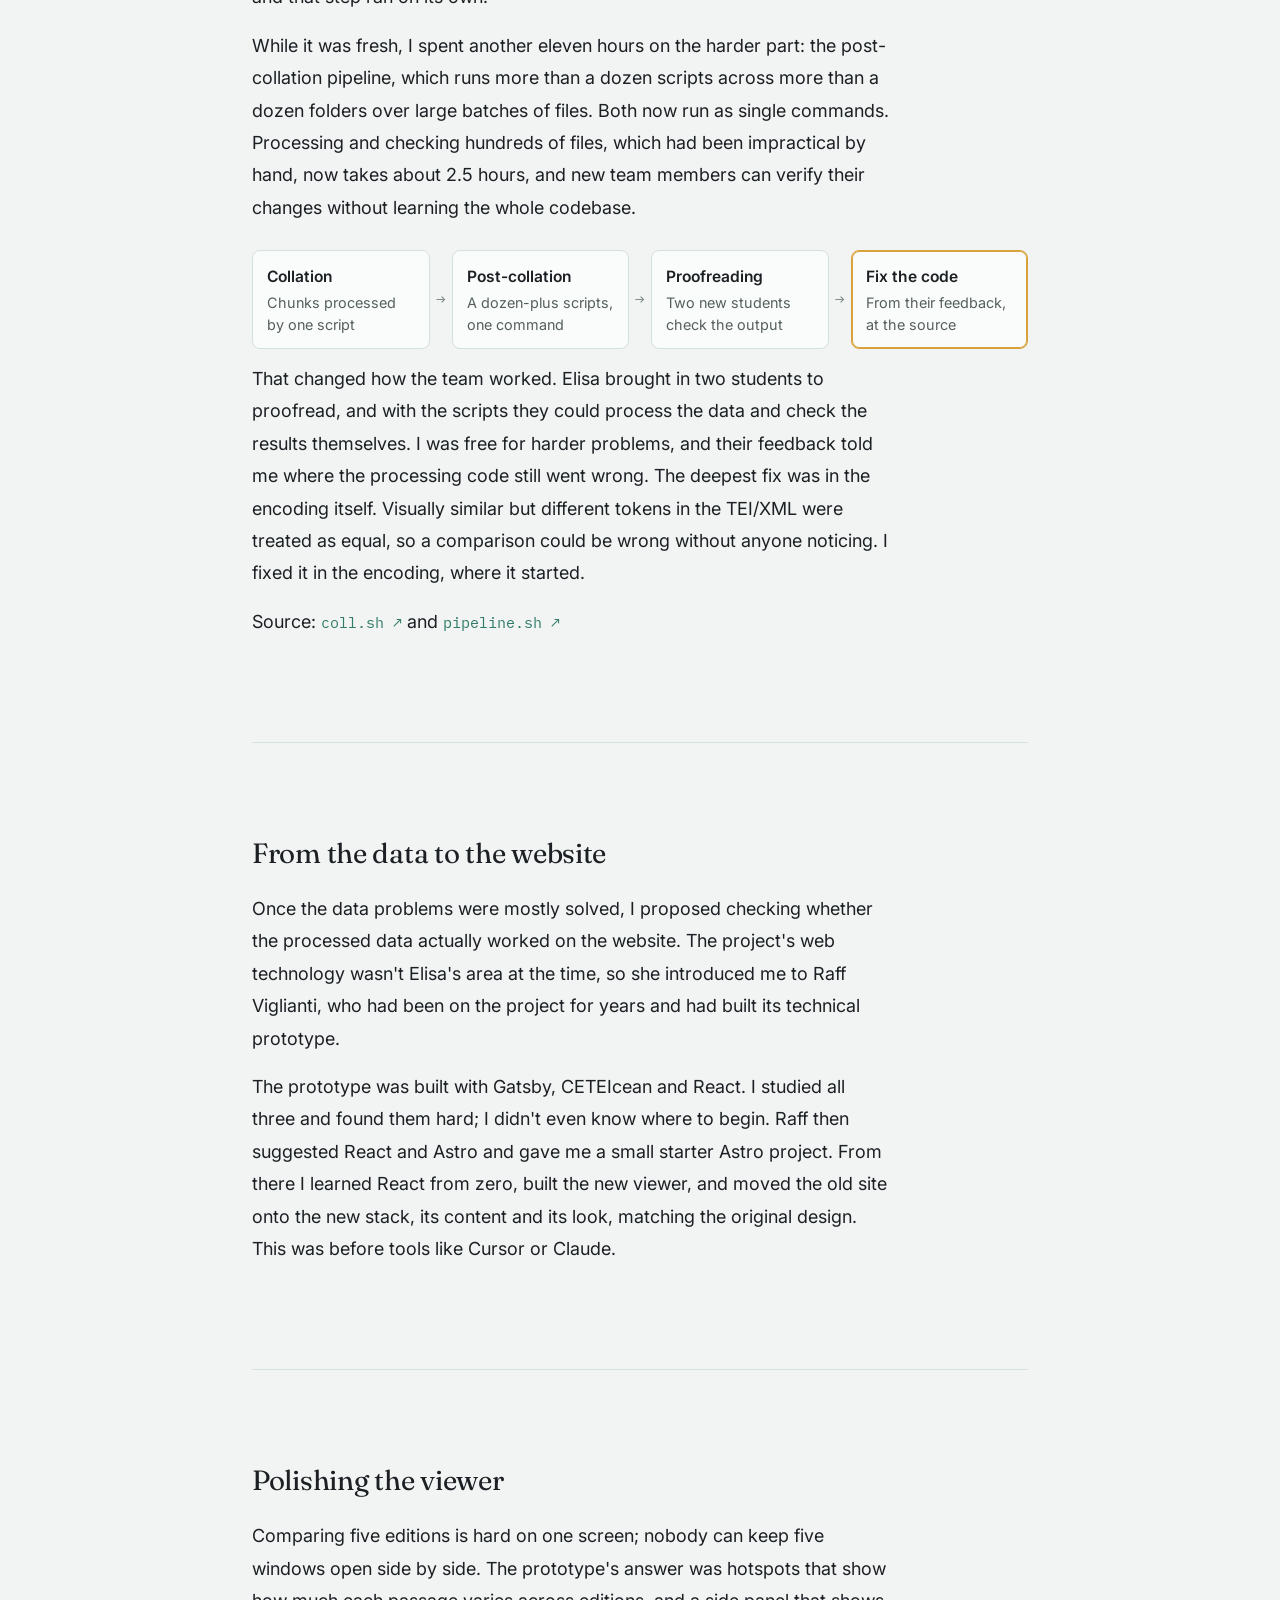
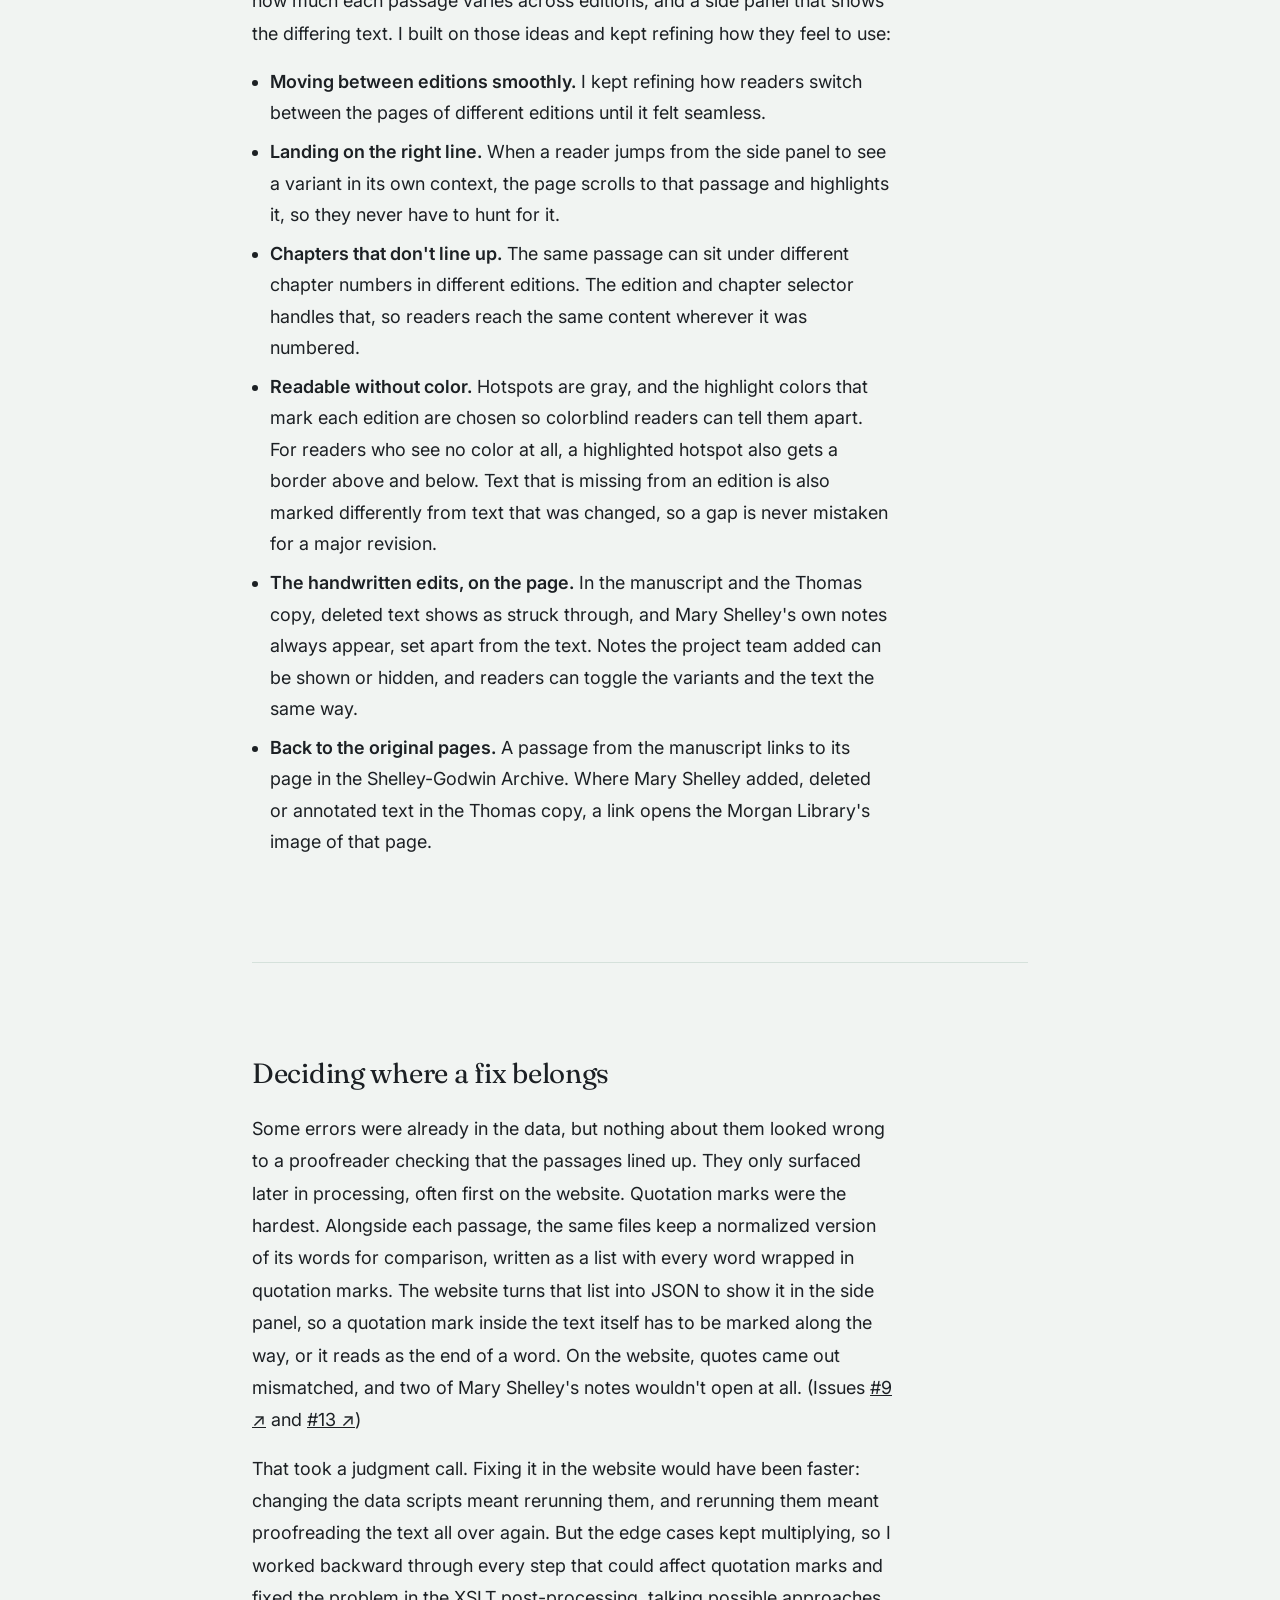
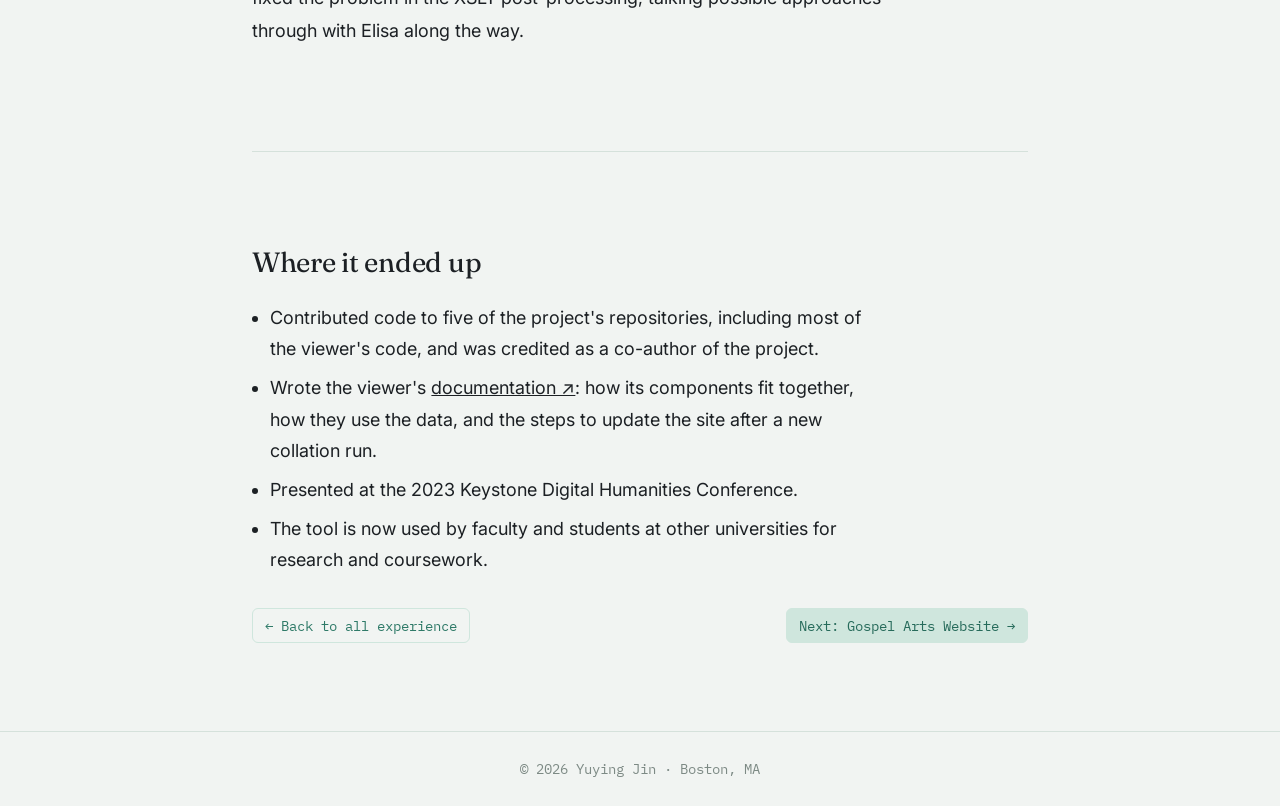
==== commit ce993f44: "Remove the AI Chatbot project, drop Boston from the hero, and expand the case studies Co-Authored-By" ====
--- a/work/frankenstein-variorum/index.html
+++ b/work/frankenstein-variorum/index.html
@@ -4,8 +4,8 @@
 <meta charset="UTF-8">
 <meta name="viewport" content="width=device-width, initial-scale=1.0">
 <title>Frankenstein Variorum Case Study · Yuying Jin</title>
-<meta name="description" content="How Yuying Jin grew from proofreading text to automating the data pipeline and rebuilding the viewer of Frankenstein Variorum, a five-edition comparison tool used at other universities.">
-<link rel="canonical" href="https://yuying-jin.github.io/portfolio/work/frankenstein-variorum/">
+<meta name="description" content="How I went from proofreading to automating the data pipeline and rebuilding the viewer of a five-edition Frankenstein comparison tool.">
+<link rel="canonical" href="https://yuying-jin.github.io/work/frankenstein-variorum/">
 <meta name="author" content="Yuying Jin">
 <meta name="theme-color" content="#f1f4f2" media="(prefers-color-scheme: light)">
 <meta name="theme-color" content="#12161c" media="(prefers-color-scheme: dark)">
@@ -14,7 +14,7 @@
 <meta property="og:type" content="article">
 <meta property="og:title" content="Frankenstein Variorum · Case Study">
 <meta property="og:description" content="From proofreading the encoded text to automating the pipeline, rebuilding the viewer, and co-authoring the project.">
-<meta property="og:url" content="https://yuying-jin.github.io/portfolio/work/frankenstein-variorum/">
+<meta property="og:url" content="https://yuying-jin.github.io/work/frankenstein-variorum/">
 <meta property="og:site_name" content="Yuying Jin">
 <meta name="twitter:card" content="summary">
 
@@ -25,18 +25,18 @@
     "@type": "Article",
     "headline": "Frankenstein Variorum: from proofreader to co-author",
     "description": "Case study: automating a TEI/XML collation pipeline and rebuilding the reading viewer of a five-edition comparison of Frankenstein.",
-    "url": "https://yuying-jin.github.io/portfolio/work/frankenstein-variorum/",
+    "url": "https://yuying-jin.github.io/work/frankenstein-variorum/",
     "inLanguage": "en",
     "dateModified": "2026-10-29",
-    "author": { "@type": "Person", "@id": "https://yuying-jin.github.io/portfolio/#me", "name": "Yuying Jin", "url": "https://yuying-jin.github.io/portfolio/" },
+    "author": { "@type": "Person", "@id": "https://yuying-jin.github.io/#me", "name": "Yuying Jin", "url": "https://yuying-jin.github.io/" },
     "about": ["Digital humanities", "Data pipelines", "Shell automation", "TEI/XML", "XSLT", "React", "Astro"]
   },
   {
     "@context": "https://schema.org",
     "@type": "BreadcrumbList",
     "itemListElement": [
-      { "@type": "ListItem", "position": 1, "name": "Yuying Jin", "item": "https://yuying-jin.github.io/portfolio/" },
-      { "@type": "ListItem", "position": 2, "name": "Frankenstein Variorum", "item": "https://yuying-jin.github.io/portfolio/work/frankenstein-variorum/" }
+      { "@type": "ListItem", "position": 1, "name": "Yuying Jin", "item": "https://yuying-jin.github.io/" },
+      { "@type": "ListItem", "position": 2, "name": "Frankenstein Variorum", "item": "https://yuying-jin.github.io/work/frankenstein-variorum/" }
     ]
   }
 ]
@@ -123,7 +123,7 @@
     <div class="prose">
       <h2>From the data to the website</h2>
       <p>Once the data problems were mostly solved, I proposed checking whether the processed data actually worked on the website. The project's web technology wasn't Elisa's area at the time, so she introduced me to Raff Viglianti, who had been on the project for years and had built its technical prototype.</p>
-      <p>The prototype was built with Gatsby, CETEIcean and React. I studied all three and found them hard; I didn't even know where to begin. Raff then suggested React and Astro and gave me a small starter Astro project. From there I learned React from zero, built the new viewer, and moved the old site's content onto the new stack. This was before tools like Cursor or Claude.</p>
+      <p>The prototype was built with Gatsby, CETEIcean and React. I studied all three and found them hard; I didn't even know where to begin. Raff then suggested React and Astro and gave me a small starter Astro project. From there I learned React from zero, built the new viewer, and moved the old site onto the new stack, its content and its look, matching the original design. This was before tools like Cursor or Claude.</p>
     </div>
   </section>
 
@@ -136,6 +136,8 @@
         <li><strong>Landing on the right line.</strong> When a reader jumps from the side panel to see a variant in its own context, the page scrolls to that passage and highlights it, so they never have to hunt for it.</li>
         <li><strong>Chapters that don't line up.</strong> The same passage can sit under different chapter numbers in different editions. The edition and chapter selector handles that, so readers reach the same content wherever it was numbered.</li>
         <li><strong>Readable without color.</strong> Hotspots are gray, and the highlight colors that mark each edition are chosen so colorblind readers can tell them apart. For readers who see no color at all, a highlighted hotspot also gets a border above and below. Text that is missing from an edition is also marked differently from text that was changed, so a gap is never mistaken for a major revision.</li>
+        <li><strong>The handwritten edits, on the page.</strong> In the manuscript and the Thomas copy, deleted text shows as struck through, and Mary Shelley's own notes always appear, set apart from the text. Notes the project team added can be shown or hidden, and readers can toggle the variants and the text the same way.</li>
+        <li><strong>Back to the original pages.</strong> A passage from the manuscript links to its page in the Shelley-Godwin Archive. Where Mary Shelley added, deleted or annotated text in the Thomas copy, a link opens the Morgan Library's image of that page.</li>
       </ul>
     </div>
   </section>
@@ -143,7 +145,8 @@
   <section id="where-to-fix">
     <div class="prose">
       <h2>Deciding where a fix belongs</h2>
-      <p>The website also became the place where remaining data errors showed up. For each one I had to decide whether it belonged in the website's code or back in the data processing, and I talked those calls through with Elisa. One character-rendering bug looked like a quick fix with a regex in the viewer. Testing turned up too many edge cases, so I fixed it in the XSLT post-processing instead.</p>
+      <p>Some errors were already in the data, but nothing about them looked wrong to a proofreader checking that the passages lined up. They only surfaced later in processing, often first on the website. Quotation marks were the hardest. Alongside each passage, the same files keep a normalized version of its words for comparison, written as a list with every word wrapped in quotation marks. The website turns that list into JSON to show it in the side panel, so a quotation mark inside the text itself has to be marked along the way, or it reads as the end of a word. On the website, quotes came out mismatched, and two of Mary Shelley's notes wouldn't open at all. (Issues <a href="https://github.com/FrankensteinVariorum/fv-web/issues/9" target="_blank" rel="noopener">#9 ↗</a> and <a href="https://github.com/FrankensteinVariorum/fv-web/issues/13" target="_blank" rel="noopener">#13 ↗</a>)</p>
+      <p>That took a judgment call. Fixing it in the website would have been faster: changing the data scripts meant rerunning them, and rerunning them meant proofreading the text all over again. But the edge cases kept multiplying, so I worked backward through every step that could affect quotation marks and fixed the problem in the XSLT post-processing, talking possible approaches through with Elisa along the way.</p>
     </div>
   </section>
 
@@ -151,7 +154,8 @@
     <div class="prose">
       <h2>Where it ended up</h2>
       <ul>
-        <li>Contributed code to five of the project's repositories, and was credited as a co-author of the project.</li>
+        <li>Contributed code to five of the project's repositories, including most of the viewer's code, and was credited as a co-author of the project.</li>
+        <li>Wrote the viewer's <a href="https://github.com/FrankensteinVariorum/fv-web#readme" target="_blank" rel="noopener">documentation ↗</a>: how its components fit together, how they use the data, and the steps to update the site after a new collation run.</li>
         <li>Presented at the 2023 Keystone Digital Humanities Conference.</li>
         <li>The tool is now used by faculty and students at other universities for research and coursework.</li>
       </ul>
--- a/assets/site.css
+++ b/assets/site.css
@@ -86,7 +86,7 @@
 .hero-grid { display:grid; grid-template-columns:1.15fr 1fr; gap:2.5rem; align-items:center; }
 h1 { font-size:clamp(2.4rem,5.04vw,3.36rem); font-weight:400; line-height:1.16; margin-bottom:1.4rem; }
 h1 em { font-style:italic; color:var(--accent-deep); font-weight:500; }
-#hero h1 { font-size:clamp(2rem,4.2vw,2.8rem); }
+#hero h1 { font-size:clamp(2rem,3.4vw,2.35rem); }
 .hero-desc { color:var(--ink-muted); font-size:1.02rem; line-height:1.8; margin-bottom:1.9rem; max-width:480px; }
 .hero-actions { display:flex; gap:10px; flex-wrap:wrap; }
 .btn {
@@ -128,7 +128,6 @@
 
 /* ---------- HOW I WORK ---------- */
 .how-grid { display:grid; grid-template-columns:repeat(2,minmax(0,1fr)); gap:1.8rem 2.5rem; }
-.how-block:last-child:nth-child(odd) { grid-column:1 / -1; }
 .how-block { border-left:2px solid var(--accent-soft); padding-left:1.1rem; }
 .how-block h3 { font-size:18px; font-weight:500; margin-bottom:.4rem; font-family:'Inter',system-ui,sans-serif; letter-spacing:0; }
 .how-block p { font-size:16.2px; color:var(--ink-muted); margin-bottom:.6rem; line-height:1.6; }
@@ -260,7 +259,28 @@
   nav { padding:0 1.25rem; }
   .container { padding:0 max(16px, env(safe-area-inset-left, 0px)); }
   .hero-grid { grid-template-columns:1fr; }
-  .node-diagram { order:-1; max-width:260px; margin:0 auto 1rem; }
+  .node-diagram { display:none; }
+  section { padding:3.5rem 0; }
+  #hero { padding:2.5rem 0 3rem; }
+  #contact { padding:3.5rem 0 3rem; }
+  .hero-tags { margin-top:1.8rem; }
+  .btn { padding:8px 13px; font-size:15px; }
+  .hero-actions { gap:8px; }
+  .eyebrow { align-items:flex-start; letter-spacing:.1em; }
+  .eyebrow::before { flex-shrink:0; margin-top:.6em; }
+  .case { margin-bottom:2.8rem; }
+  h1 { font-size:2.1rem; }
+  .crumbs { font-size:12.5px; margin-bottom:1.4rem; }
+  .cs-lede { font-size:17px; line-height:1.6; }
+  .cs-facts { gap:1rem 1.2rem; }
+  .cs-facts dt { font-size:11.5px; margin-bottom:.1rem; }
+  .cs-facts dd { font-size:14.5px; line-height:1.45; }
+  .prose p, .prose li { font-size:16.5px; line-height:1.65; }
+  .prose h2 { font-size:1.5rem; }
+  .compare p { font-size:15.5px; line-height:1.6; }
+  .case-row .v, .case ul.plain li { font-size:16.5px; line-height:1.6; }
+  .proj-card p { font-size:16px; line-height:1.6; }
+  .how-block p { font-size:15.5px; line-height:1.6; }
   .how-grid { grid-template-columns:1fr; }
   .case-row { grid-template-columns:1fr; gap:.3rem; }
   .skill-row { grid-template-columns:1fr; gap:.2rem; }
